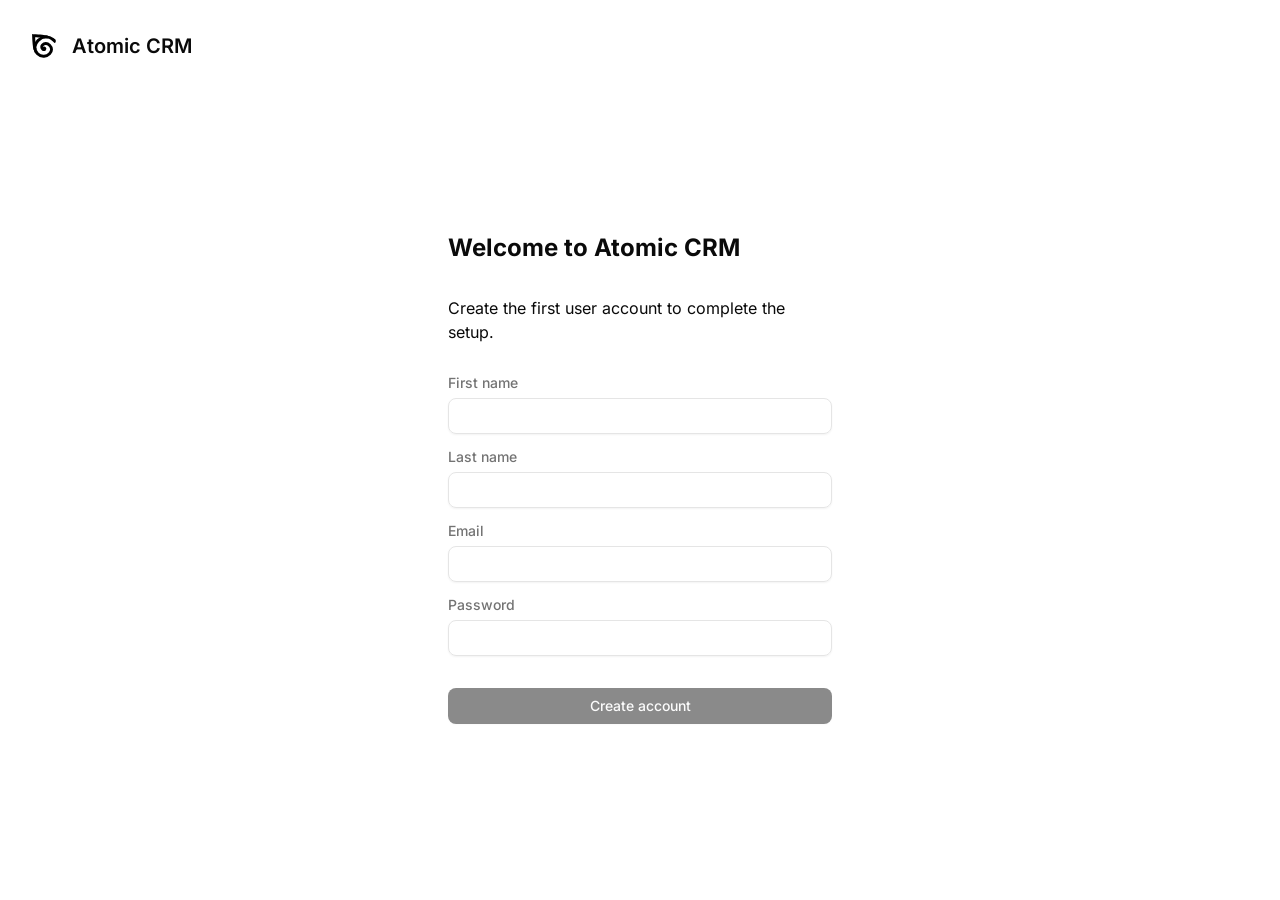
==== auth-callback.html @ 8371644b "KF-34: publicar build" ====
<!doctype html>
<html lang="en" translate="no" class="notranslate">
    <head>
        <meta charset="utf-8" />
        <meta
            name="viewport"
            content="minimum-scale=1, initial-scale=1, width=device-width, shrink-to-fit=no"
        />
        <meta name="theme-color" content="#000000" />
        <meta name="google" content="notranslate" />
        <link rel="manifest" href="./manifest.json" />
        <link rel="shortcut icon" href="./favicon.ico" />
        <title>Atomic CRM</title>
        <style>
            body {
                margin: 0;
                padding: 0;
                font-family: sans-serif;
            }

            .loader-container {
                display: flex;
                align-items: center;
                justify-content: center;
                flex-direction: column;
                position: absolute;
                top: 0;
                bottom: 0;
                left: 0;
                right: 0;
                background-color: #fafafa;
            }

            /* CSS Spinner from https://projects.lukehaas.me/css-loaders/ */

            .loader,
            .loader:before,
            .loader:after {
                border-radius: 50%;
            }

            .loader {
                color: #283593;
                font-size: 11px;
                text-indent: -99999em;
                margin: 55px auto;
                position: relative;
                width: 10em;
                height: 10em;
                box-shadow: inset 0 0 0 1em;
                -webkit-transform: translateZ(0);
                -ms-transform: translateZ(0);
                transform: translateZ(0);
            }

            .loader:before,
            .loader:after {
                position: absolute;
                content: '';
            }

            .loader:before {
                width: 5.2em;
                height: 10.2em;
                background: #fafafa;
                border-radius: 10.2em 0 0 10.2em;
                top: -0.1em;
                left: -0.1em;
                -webkit-transform-origin: 5.2em 5.1em;
                transform-origin: 5.2em 5.1em;
                -webkit-animation: load2 2s infinite ease 1.5s;
                animation: load2 2s infinite ease 1.5s;
            }

            .loader:after {
                width: 5.2em;
                height: 10.2em;
                background: #fafafa;
                border-radius: 0 10.2em 10.2em 0;
                top: -0.1em;
                left: 5.1em;
                -webkit-transform-origin: 0px 5.1em;
                transform-origin: 0px 5.1em;
                -webkit-animation: load2 2s infinite ease;
                animation: load2 2s infinite ease;
            }

            @-webkit-keyframes load2 {
                0% {
                    -webkit-transform: rotate(0deg);
                    transform: rotate(0deg);
                }
                100% {
                    -webkit-transform: rotate(360deg);
                    transform: rotate(360deg);
                }
            }

            @keyframes load2 {
                0% {
                    -webkit-transform: rotate(0deg);
                    transform: rotate(0deg);
                }
                100% {
                    -webkit-transform: rotate(360deg);
                    transform: rotate(360deg);
                }
            }
        </style>
    </head>

    <body>
        <noscript> You need to enable JavaScript to run this app. </noscript>
        <div id="root">
            <div class="loader-container">
                <div class="loader">Loading...</div>
            </div>
        </div>
    </body>
    <script>
        const getUrlParams = () => {
            const urlSearchParams = new URLSearchParams(
                window.location.hash.substring(1)
            );
            const access_token = urlSearchParams.get('access_token');
            const refresh_token = urlSearchParams.get('refresh_token');
            const type = urlSearchParams.get('type');

            return { access_token, refresh_token, type };
        };

        function interceptAuthCallback() {
                const hash = window.location.hash;
                const {access_token, refresh_token, type} = getUrlParams();
                window.location.href = `./#/auth-callback?access_token=${access_token}&refresh_token=${refresh_token}&type=${type}`;
        }
    
        // Call the function to intercept the auth callback
        interceptAuthCallback();
    </script>
</html>
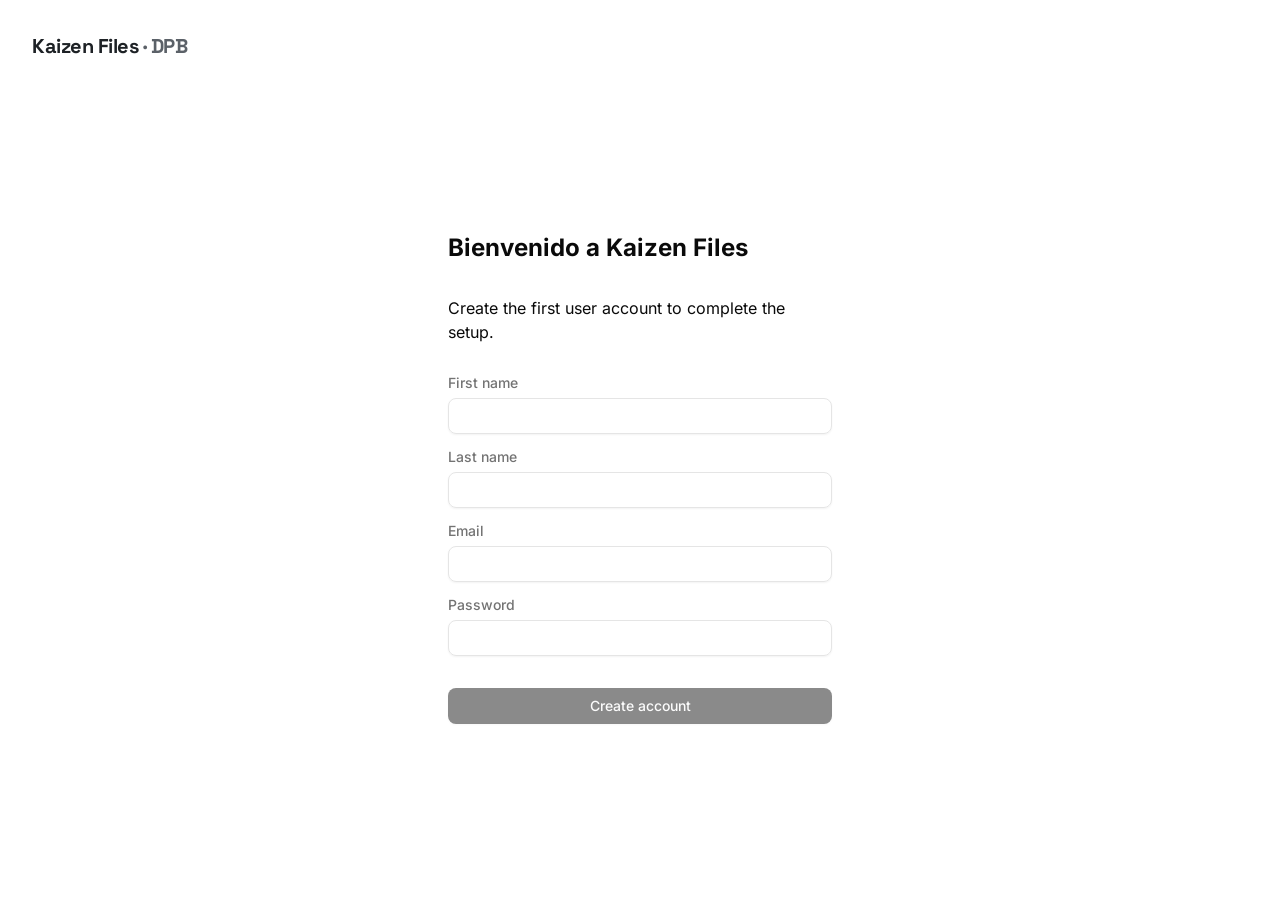
==== commit db6913da: "Updates" ====
--- a/auth-callback.html
+++ b/auth-callback.html
@@ -9,8 +9,8 @@
         <meta name="theme-color" content="#000000" />
         <meta name="google" content="notranslate" />
         <link rel="manifest" href="./manifest.json" />
-        <link rel="shortcut icon" href="./favicon.ico" />
-        <title>Atomic CRM</title>
+        <link rel="shortcut icon" href="./kaizen/icono-32.png" />
+        <title>Kaizen Files</title>
         <style>
             body {
                 margin: 0;
